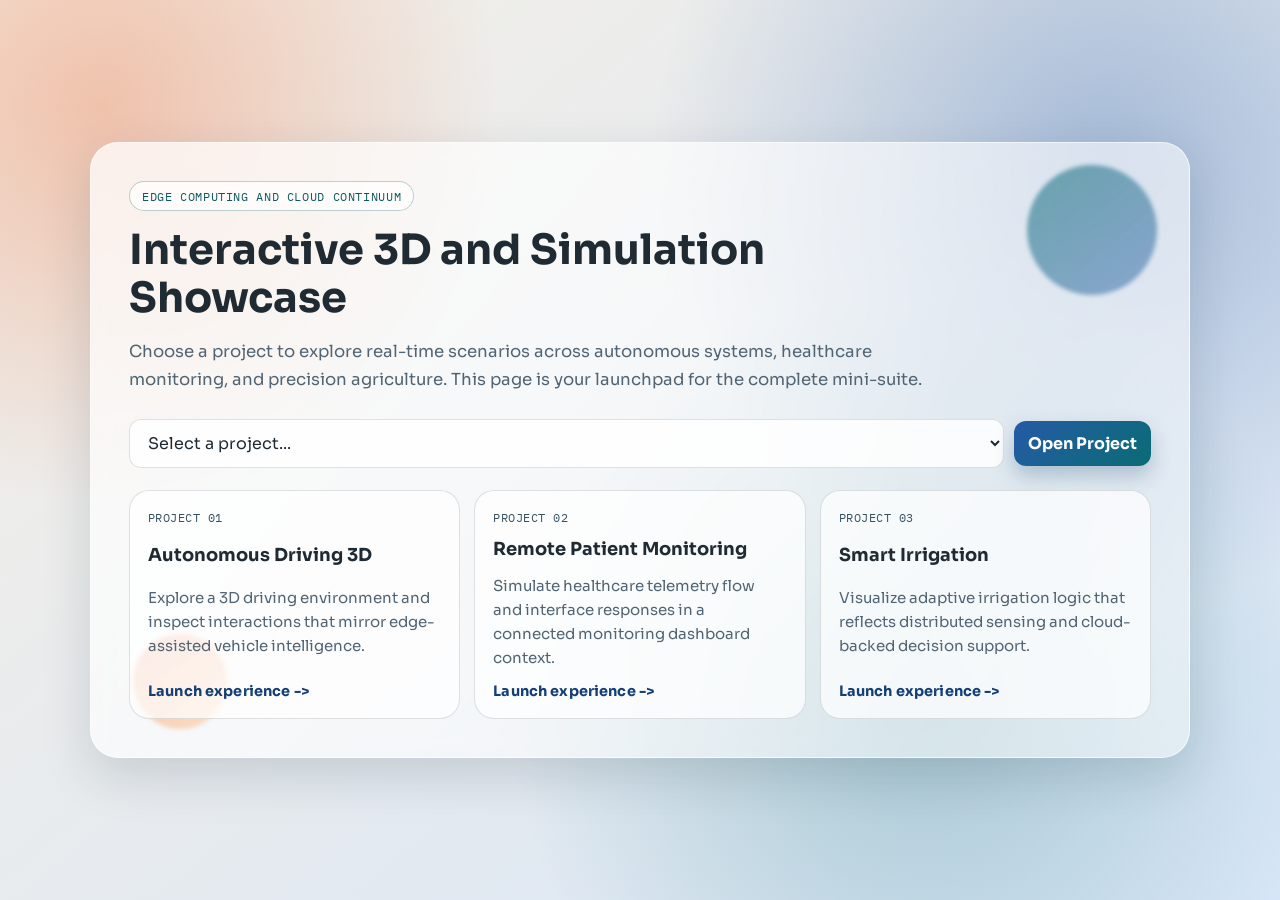
==== index.html @ 824d0946 "Add Smart Irrigation project with 3D visualization and cloud integration - Implemented app.js for 3D" ====
<!doctype html>
<html lang="en">
<head>
  <meta charset="UTF-8" />
  <meta name="viewport" content="width=device-width, initial-scale=1.0" />
  <title>Edge Computing and Cloud Continuum Projects</title>
  <style>
    @import url('https://fonts.googleapis.com/css2?family=Sora:wght@400;600;700;800&family=IBM+Plex+Mono:wght@400;500&display=swap');

    :root {
      --bg-1: #f4efe6;
      --bg-2: #d8e6f8;
      --ink: #1f2a33;
      --ink-soft: #516473;
      --card: rgba(255, 255, 255, 0.72);
      --card-border: rgba(31, 42, 51, 0.14);
      --accent-1: #0a6c74;
      --accent-2: #ec6f3c;
      --accent-3: #255aa6;
      --shadow: 0 18px 50px rgba(15, 32, 46, 0.15);
      --radius: 20px;
    }

    * {
      box-sizing: border-box;
    }

    body {
      margin: 0;
      min-height: 100vh;
      font-family: "Sora", "Segoe UI", Tahoma, sans-serif;
      color: var(--ink);
      background:
        radial-gradient(circle at 8% 12%, rgba(236, 111, 60, 0.35), transparent 28%),
        radial-gradient(circle at 86% 18%, rgba(37, 90, 166, 0.33), transparent 34%),
        radial-gradient(circle at 72% 78%, rgba(10, 108, 116, 0.26), transparent 36%),
        linear-gradient(140deg, var(--bg-1), var(--bg-2));
      display: grid;
      place-items: center;
      padding: 28px;
      overflow-x: hidden;
    }

    .shell {
      width: min(1100px, 100%);
      background: linear-gradient(130deg, rgba(255, 255, 255, 0.74), rgba(255, 255, 255, 0.47));
      border: 1px solid rgba(255, 255, 255, 0.65);
      backdrop-filter: blur(10px);
      border-radius: 28px;
      box-shadow: var(--shadow);
      padding: clamp(20px, 3vw, 38px);
      position: relative;
      isolation: isolate;
    }

    .shell::before,
    .shell::after {
      content: "";
      position: absolute;
      z-index: -1;
      border-radius: 999px;
      filter: blur(2px);
    }

    .shell::before {
      width: 130px;
      height: 130px;
      right: 32px;
      top: 22px;
      background: linear-gradient(140deg, rgba(10, 108, 116, 0.55), rgba(37, 90, 166, 0.46));
    }

    .shell::after {
      width: 95px;
      height: 95px;
      left: 42px;
      bottom: 28px;
      background: linear-gradient(145deg, rgba(236, 111, 60, 0.46), rgba(255, 180, 104, 0.35));
    }

    .top {
      display: grid;
      gap: 16px;
      margin-bottom: 22px;
    }

    .tag {
      width: fit-content;
      font-family: "IBM Plex Mono", Consolas, monospace;
      font-size: 0.78rem;
      color: #0e5960;
      border: 1px solid rgba(14, 89, 96, 0.28);
      background: rgba(255, 255, 255, 0.7);
      border-radius: 999px;
      padding: 6px 12px;
      letter-spacing: 0.05em;
      text-transform: uppercase;
    }

    h1 {
      margin: 0;
      font-size: clamp(1.5rem, 4vw, 2.6rem);
      line-height: 1.14;
      max-width: 24ch;
    }

    .subtitle {
      margin: 0;
      color: var(--ink-soft);
      max-width: 70ch;
      font-size: clamp(0.95rem, 1.7vw, 1.04rem);
      line-height: 1.7;
    }

    .quick-select {
      margin-top: 8px;
      display: flex;
      flex-wrap: wrap;
      gap: 10px;
      align-items: center;
    }

    .quick-select select,
    .quick-select button {
      border-radius: 12px;
      border: 1px solid var(--card-border);
      font: inherit;
      padding: 12px 14px;
      background: rgba(255, 255, 255, 0.86);
      color: var(--ink);
    }

    .quick-select select {
      min-width: min(430px, 100%);
      flex: 1 1 360px;
    }

    .quick-select button {
      cursor: pointer;
      font-weight: 700;
      background: linear-gradient(135deg, var(--accent-3), var(--accent-1));
      color: #fff;
      border: none;
      box-shadow: 0 10px 20px rgba(24, 64, 109, 0.25);
      transition: transform 0.2s ease, filter 0.2s ease;
    }

    .quick-select button:hover {
      transform: translateY(-1px);
      filter: saturate(1.1);
    }

    .grid {
      margin-top: 18px;
      display: grid;
      gap: 14px;
      grid-template-columns: repeat(auto-fit, minmax(230px, 1fr));
    }

    .card {
      text-decoration: none;
      color: inherit;
      background: var(--card);
      border: 1px solid var(--card-border);
      border-radius: var(--radius);
      padding: 18px;
      display: grid;
      gap: 12px;
      min-height: 190px;
      transition: transform 0.25s ease, box-shadow 0.25s ease, border-color 0.25s ease;
      opacity: 0;
      transform: translateY(16px) scale(0.99);
      animation: reveal 0.7s ease forwards;
    }

    .card:nth-child(1) { animation-delay: 0.08s; }
    .card:nth-child(2) { animation-delay: 0.2s; }
    .card:nth-child(3) { animation-delay: 0.32s; }

    .card:hover,
    .card:focus-visible {
      transform: translateY(-3px);
      box-shadow: 0 14px 24px rgba(15, 44, 67, 0.14);
      border-color: rgba(31, 42, 51, 0.26);
    }

    .project-id {
      font-family: "IBM Plex Mono", Consolas, monospace;
      font-size: 0.78rem;
      color: #385160;
      letter-spacing: 0.04em;
    }

    .card h2 {
      margin: 0;
      font-size: 1.12rem;
      line-height: 1.4;
    }

    .card p {
      margin: 0;
      color: var(--ink-soft);
      line-height: 1.6;
      font-size: 0.94rem;
    }

    .launch {
      margin-top: auto;
      font-weight: 700;
      color: #133f76;
      font-size: 0.9rem;
      letter-spacing: 0.01em;
    }

    @keyframes reveal {
      to {
        opacity: 1;
        transform: translateY(0) scale(1);
      }
    }

    @media (max-width: 640px) {
      body {
        padding: 14px;
      }

      .shell {
        border-radius: 22px;
        padding: 16px;
      }

      .quick-select button,
      .quick-select select {
        width: 100%;
      }
    }
  </style>
</head>
<body>
  <main class="shell">
    <section class="top">
      <span class="tag">Edge Computing and Cloud Continuum</span>
      <h1>Interactive 3D and Simulation Showcase</h1>
      <p class="subtitle">
        Choose a project to explore real-time scenarios across autonomous systems, healthcare monitoring,
        and precision agriculture. This page is your launchpad for the complete mini-suite.
      </p>

      <div class="quick-select">
        <label for="projectPicker" class="sr-only" style="position:absolute;left:-9999px;">Select project</label>
        <select id="projectPicker" aria-label="Select a project">
          <option value="">Select a project...</option>
          <option value="./Autonomous%20Driving%203d/index.html">Autonomous Driving 3D</option>
          <option value="./Remote%20Patient%20Monitoring%20(Healthcare)/index.html">Remote Patient Monitoring (Healthcare)</option>
          <option value="./Smart%20Irrigation/index.html">Smart Irrigation</option>
        </select>
        <button id="goBtn" type="button">Open Project</button>
      </div>
    </section>

    <section class="grid" aria-label="Project cards">
      <a class="card" href="./Autonomous%20Driving%203d/index.html">
        <span class="project-id">PROJECT 01</span>
        <h2>Autonomous Driving 3D</h2>
        <p>Explore a 3D driving environment and inspect interactions that mirror edge-assisted vehicle intelligence.</p>
        <span class="launch">Launch experience -></span>
      </a>

      <a class="card" href="./Remote%20Patient%20Monitoring%20(Healthcare)/index.html">
        <span class="project-id">PROJECT 02</span>
        <h2>Remote Patient Monitoring</h2>
        <p>Simulate healthcare telemetry flow and interface responses in a connected monitoring dashboard context.</p>
        <span class="launch">Launch experience -></span>
      </a>

      <a class="card" href="./Smart%20Irrigation/index.html">
        <span class="project-id">PROJECT 03</span>
        <h2>Smart Irrigation</h2>
        <p>Visualize adaptive irrigation logic that reflects distributed sensing and cloud-backed decision support.</p>
        <span class="launch">Launch experience -></span>
      </a>
    </section>
  </main>

  <script>
    const picker = document.getElementById("projectPicker");
    const goBtn = document.getElementById("goBtn");

    goBtn.addEventListener("click", () => {
      if (!picker.value) {
        picker.focus();
        return;
      }
      window.location.href = picker.value;
    });

    picker.addEventListener("keydown", (event) => {
      if (event.key === "Enter" && picker.value) {
        window.location.href = picker.value;
      }
    });
  </script>
</body>
</html>
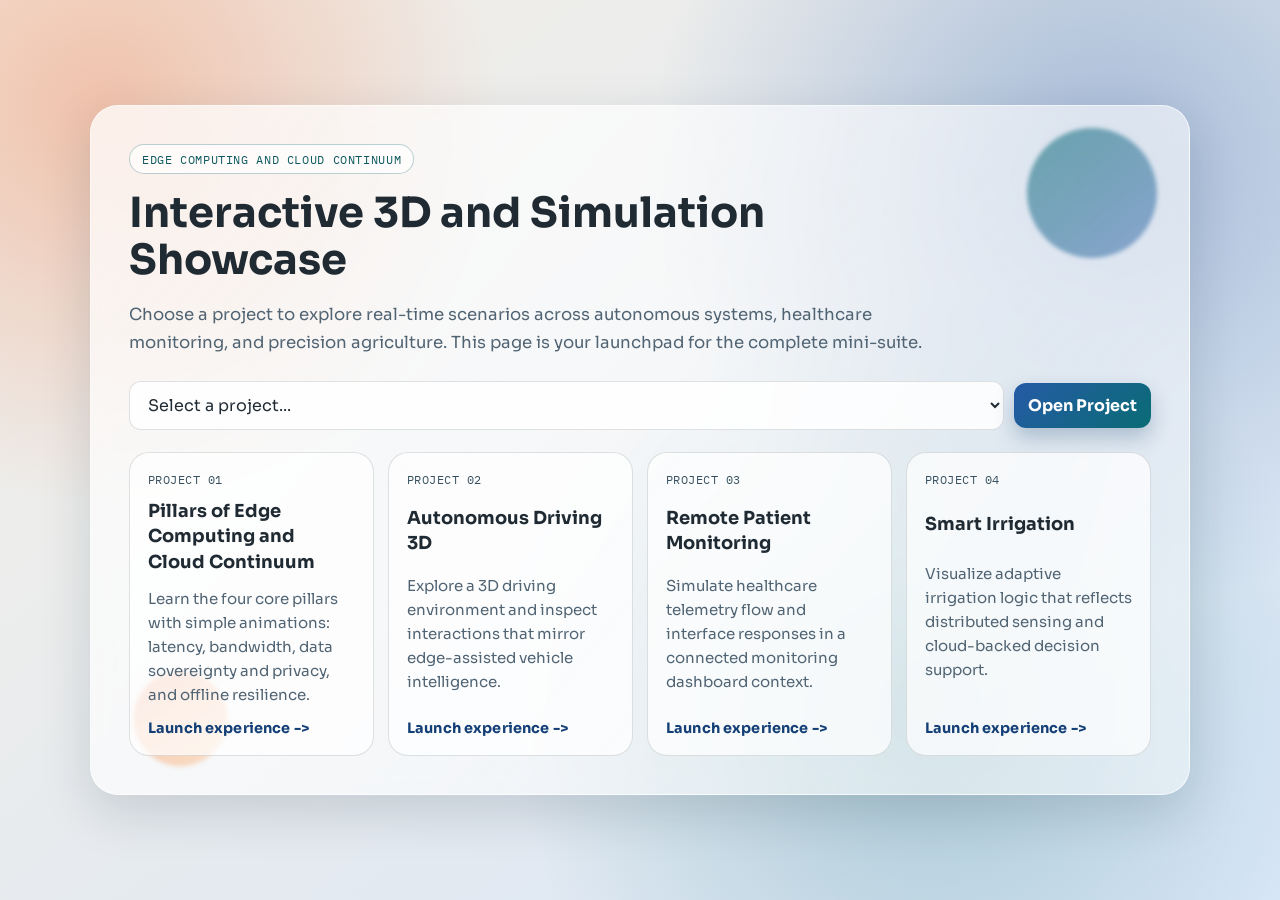
==== commit 92e20973: "Add "Pillars of Edge Computing and Cloud Continuum" project with interactive demo and supporting fil" ====
--- a/index.html
+++ b/index.html
@@ -176,6 +176,7 @@
     .card:nth-child(1) { animation-delay: 0.08s; }
     .card:nth-child(2) { animation-delay: 0.2s; }
     .card:nth-child(3) { animation-delay: 0.32s; }
+    .card:nth-child(4) { animation-delay: 0.44s; }
 
     .card:hover,
     .card:focus-visible {
@@ -250,6 +251,7 @@
         <label for="projectPicker" class="sr-only" style="position:absolute;left:-9999px;">Select project</label>
         <select id="projectPicker" aria-label="Select a project">
           <option value="">Select a project...</option>
+          <option value="./Pillars%20of%20Edge%20Computing%20and%20Cloud%20Continuum/index.html">Pillars of Edge Computing and Cloud Continuum</option>
           <option value="./Autonomous%20Driving%203d/index.html">Autonomous Driving 3D</option>
           <option value="./Remote%20Patient%20Monitoring%20(Healthcare)/index.html">Remote Patient Monitoring (Healthcare)</option>
           <option value="./Smart%20Irrigation/index.html">Smart Irrigation</option>
@@ -259,22 +261,29 @@
     </section>
 
     <section class="grid" aria-label="Project cards">
+      <a class="card" href="./Pillars%20of%20Edge%20Computing%20and%20Cloud%20Continuum/index.html">
+        <span class="project-id">PROJECT 01</span>
+        <h2>Pillars of Edge Computing and Cloud Continuum</h2>
+        <p>Learn the four core pillars with simple animations: latency, bandwidth, data sovereignty and privacy, and offline resilience.</p>
+        <span class="launch">Launch experience -></span>
+      </a>
+
       <a class="card" href="./Autonomous%20Driving%203d/index.html">
-        <span class="project-id">PROJECT 01</span>
+        <span class="project-id">PROJECT 02</span>
         <h2>Autonomous Driving 3D</h2>
         <p>Explore a 3D driving environment and inspect interactions that mirror edge-assisted vehicle intelligence.</p>
         <span class="launch">Launch experience -></span>
       </a>
 
       <a class="card" href="./Remote%20Patient%20Monitoring%20(Healthcare)/index.html">
-        <span class="project-id">PROJECT 02</span>
+        <span class="project-id">PROJECT 03</span>
         <h2>Remote Patient Monitoring</h2>
         <p>Simulate healthcare telemetry flow and interface responses in a connected monitoring dashboard context.</p>
         <span class="launch">Launch experience -></span>
       </a>
 
       <a class="card" href="./Smart%20Irrigation/index.html">
-        <span class="project-id">PROJECT 03</span>
+        <span class="project-id">PROJECT 04</span>
         <h2>Smart Irrigation</h2>
         <p>Visualize adaptive irrigation logic that reflects distributed sensing and cloud-backed decision support.</p>
         <span class="launch">Launch experience -></span>
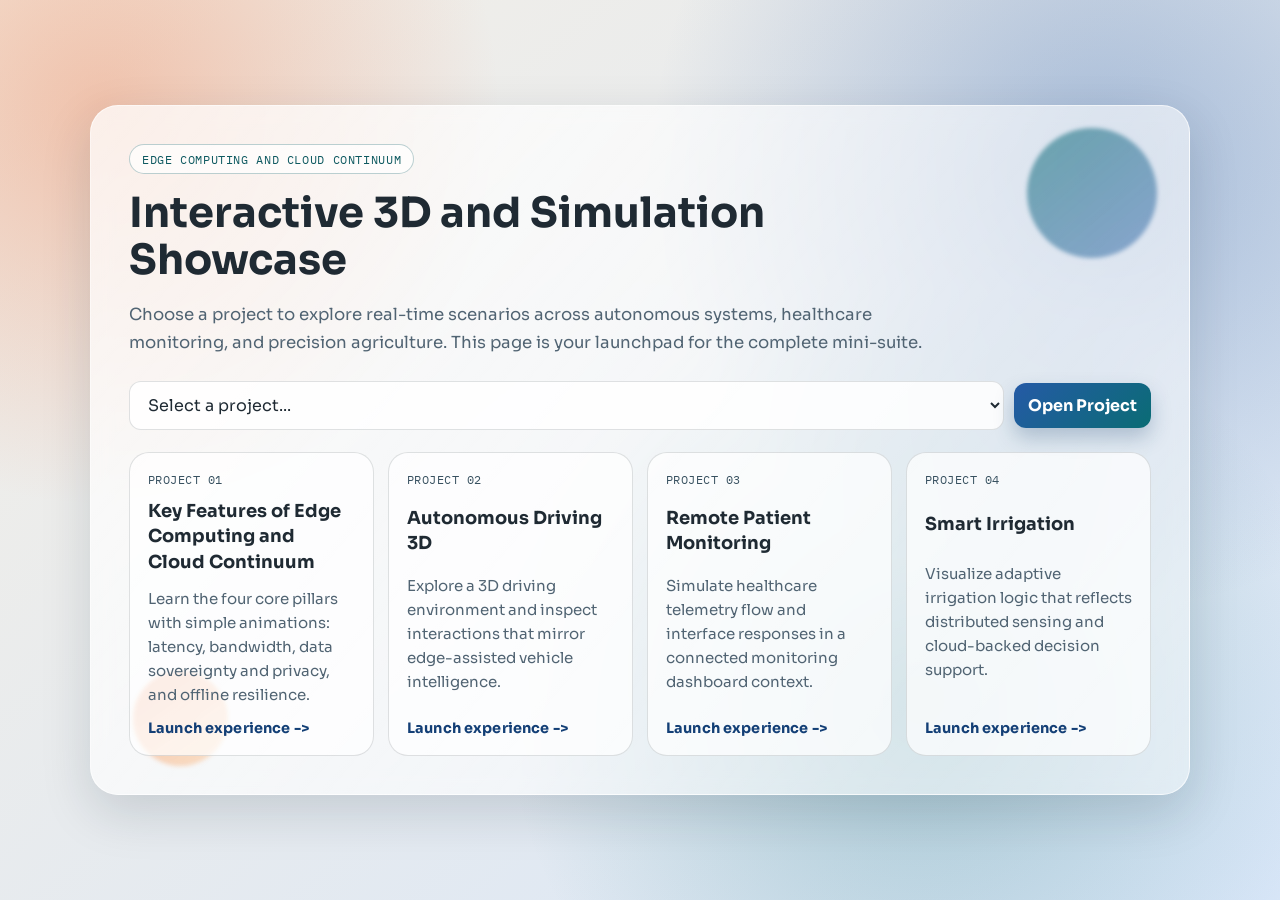
==== commit cd9183be: "Refactor project structure and update content for "Key Features of Edge Computing and Cloud Continuu" ====
--- a/index.html
+++ b/index.html
@@ -251,7 +251,7 @@
         <label for="projectPicker" class="sr-only" style="position:absolute;left:-9999px;">Select project</label>
         <select id="projectPicker" aria-label="Select a project">
           <option value="">Select a project...</option>
-          <option value="./Pillars%20of%20Edge%20Computing%20and%20Cloud%20Continuum/index.html">Pillars of Edge Computing and Cloud Continuum</option>
+          <option value="./Key%20Features/index.html">Key Features of Edge Computing and Cloud Continuum</option>
           <option value="./Autonomous%20Driving%203d/index.html">Autonomous Driving 3D</option>
           <option value="./Remote%20Patient%20Monitoring%20(Healthcare)/index.html">Remote Patient Monitoring (Healthcare)</option>
           <option value="./Smart%20Irrigation/index.html">Smart Irrigation</option>
@@ -261,9 +261,9 @@
     </section>
 
     <section class="grid" aria-label="Project cards">
-      <a class="card" href="./Pillars%20of%20Edge%20Computing%20and%20Cloud%20Continuum/index.html">
+      <a class="card" href="./Key%20Features/index.html">
         <span class="project-id">PROJECT 01</span>
-        <h2>Pillars of Edge Computing and Cloud Continuum</h2>
+        <h2>Key Features of Edge Computing and Cloud Continuum</h2>
         <p>Learn the four core pillars with simple animations: latency, bandwidth, data sovereignty and privacy, and offline resilience.</p>
         <span class="launch">Launch experience -></span>
       </a>
